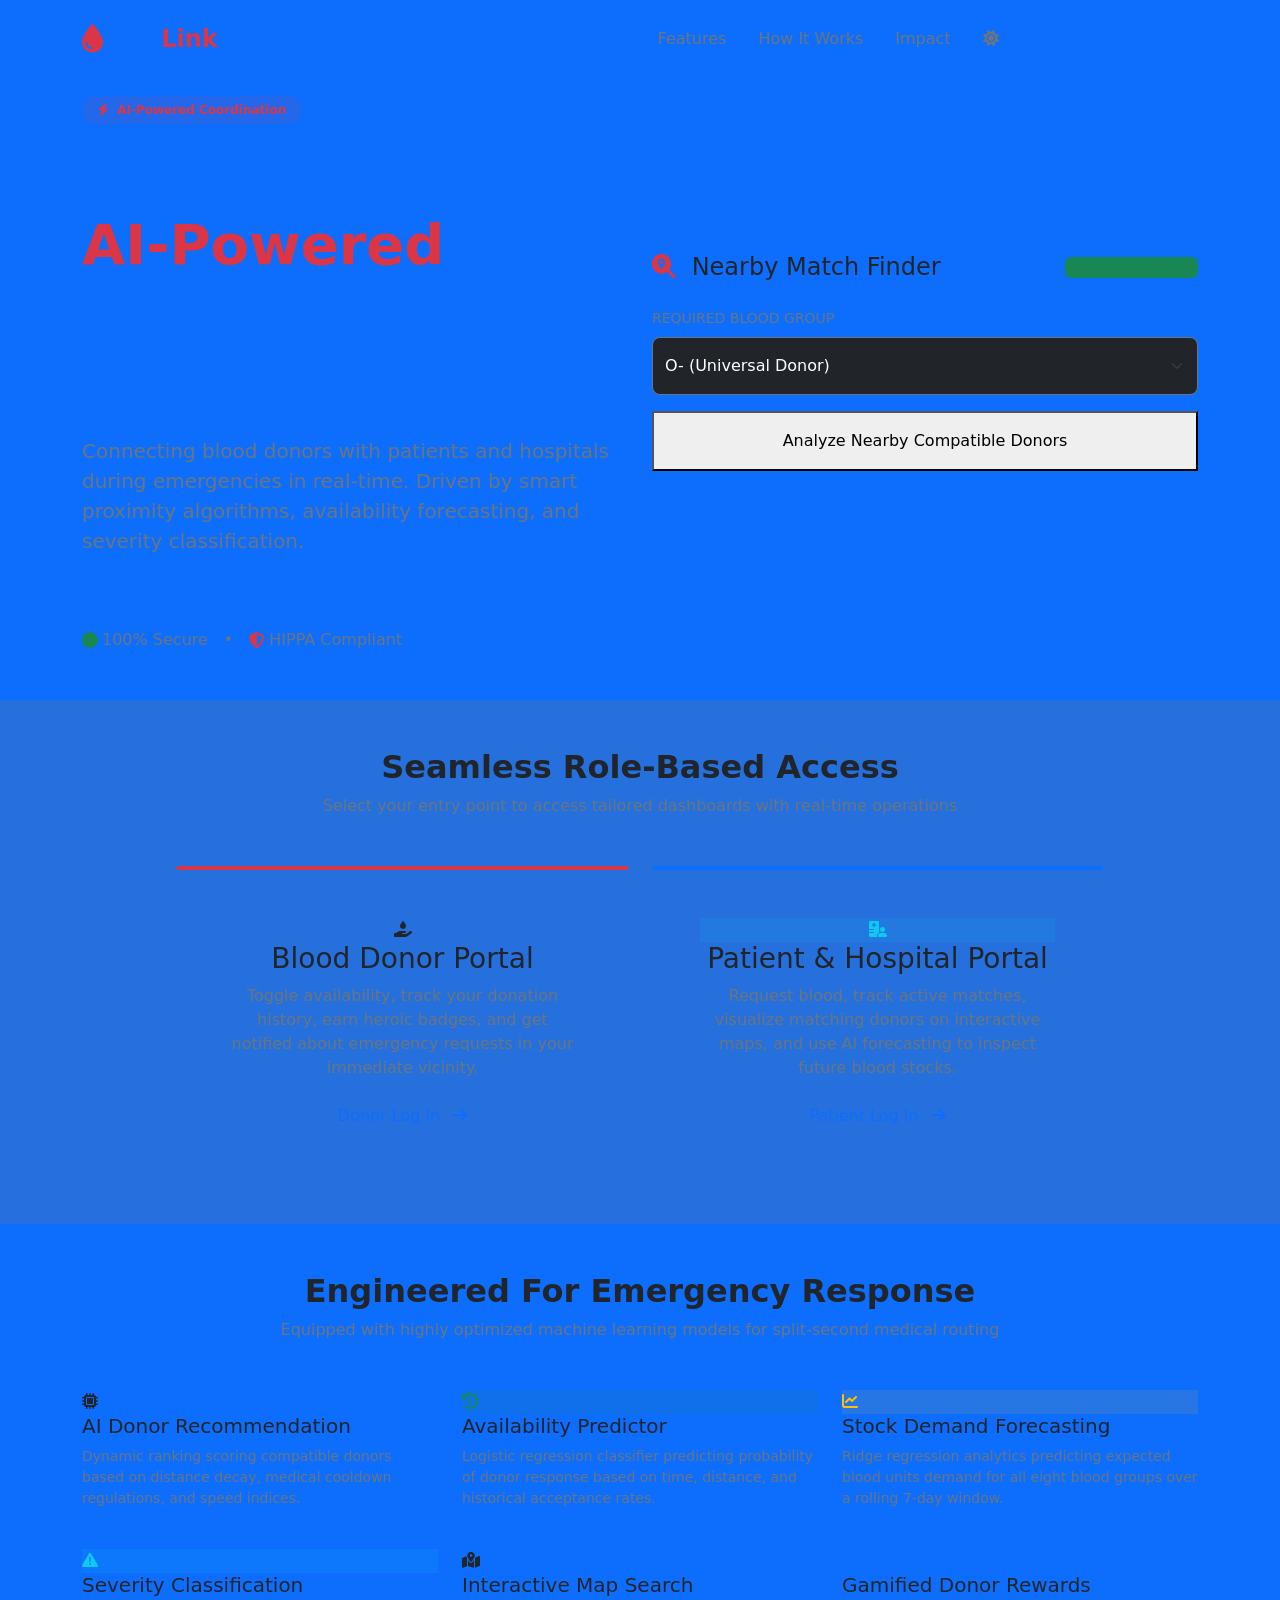
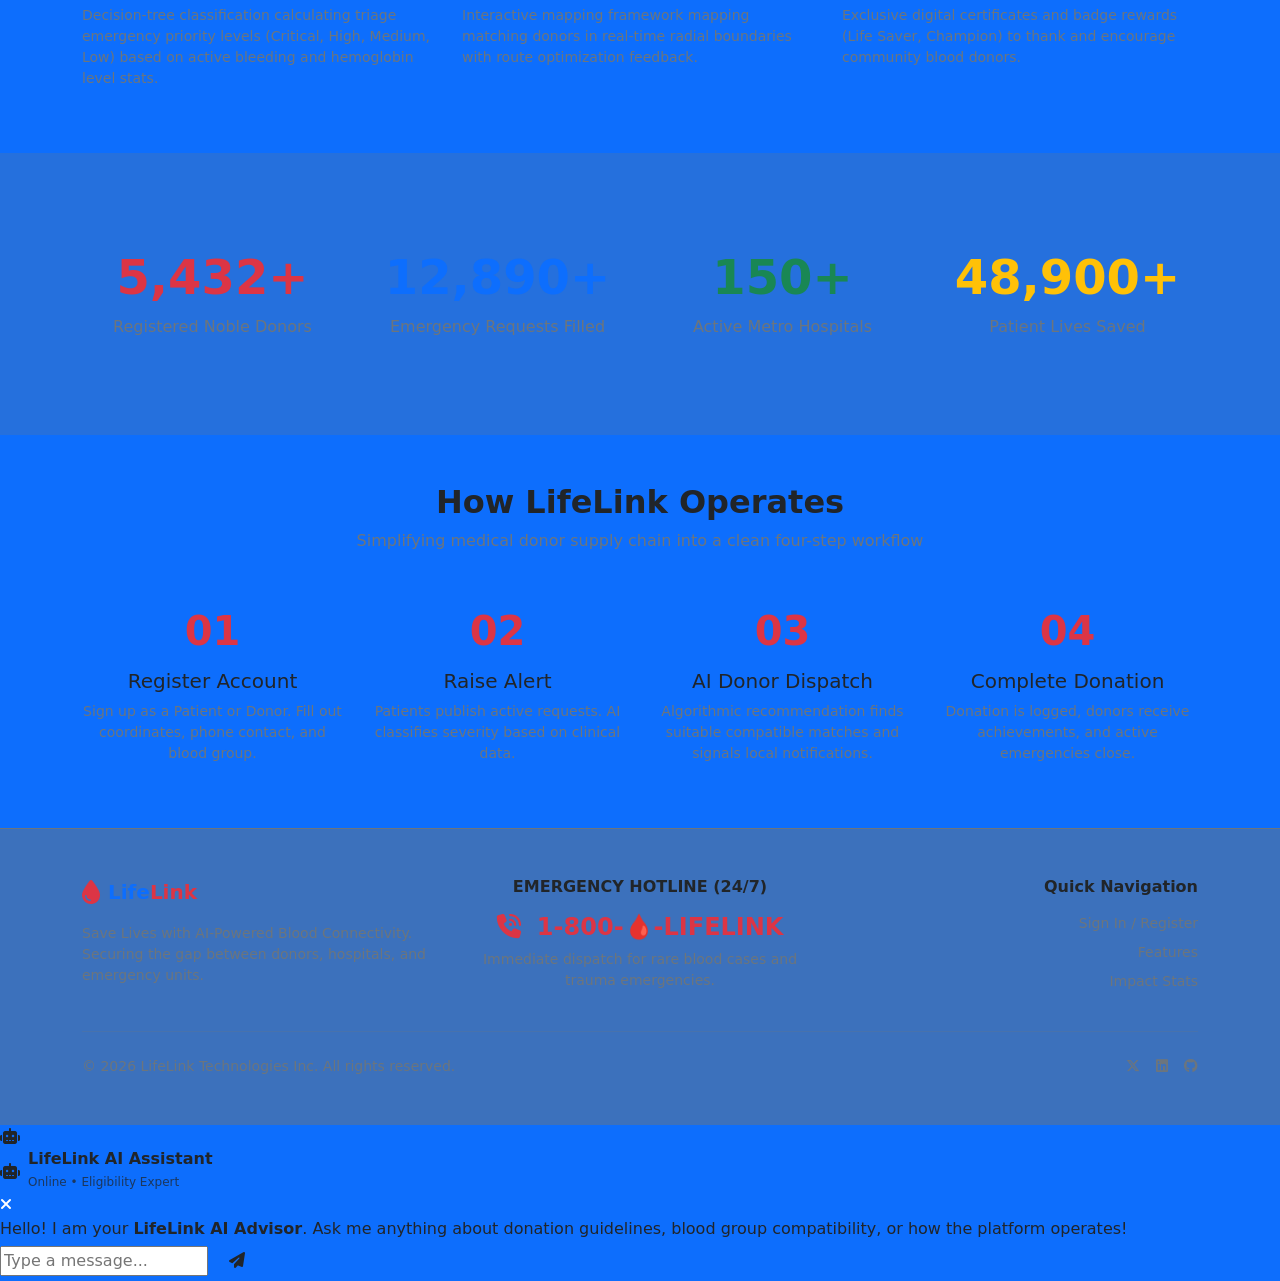
==== frontend/templates/index.html @ ddf7d00c "Initial commit: LifeLink full-stack AI blood donation finder" ====
<!DOCTYPE html>
<html lang="en">
<head>
    <meta charset="UTF-8">
    <meta name="viewport" content="width=device-width, initial-scale=1.0">
    <title>LifeLink – AI Blood Donation Finder</title>
    <!-- Bootstrap 5 CSS -->
    <link href="https://cdn.jsdelivr.net/npm/bootstrap@5.3.3/dist/css/bootstrap.min.css" rel="stylesheet">
    <!-- FontAwesome Icons -->
    <link href="https://cdnjs.cloudflare.com/ajax/libs/font-awesome/6.5.2/css/all.min.css" rel="stylesheet">
    <!-- Custom Style Sheet -->
    <link href="{{ url_for('static', filename='css/style.css') }}" rel="stylesheet">
</head>
<body class="bg-primary">

    <!-- Sticky Glass Navigation -->
    <nav class="navbar navbar-expand-lg fixed-top glass-card border-0 rounded-0 py-3">
        <div class="container">
            <a class="navbar-brand d-flex align-items-center" href="/">
                <i class="fa-solid fa-droplet text-danger me-2 fs-3 floating-element"></i>
                <span class="fs-4 fw-bold text-primary">Life<span class="text-danger">Link</span></span>
            </a>
            <button class="navbar-toggler border-0" type="button" data-bs-toggle="collapse" data-bs-target="#navbarNav">
                <span class="navbar-toggler-icon"></span>
            </button>
            <div class="collapse navbar-collapse" id="navbarNav">
                <ul class="navbar-nav ms-auto align-items-center gap-3">
                    <li class="nav-item"><a class="nav-link text-secondary" href="#features">Features</a></li>
                    <li class="nav-item"><a class="nav-link text-secondary" href="#how-it-works">How It Works</a></li>
                    <li class="nav-item"><a class="nav-link text-secondary" href="#stats">Impact</a></li>
                    <li class="nav-item">
                        <button class="btn btn-link text-secondary px-2 border-0" onclick="toggleTheme()">
                            <i id="theme-icon" class="fa-solid fa-sun"></i>
                        </button>
                    </li>
                    <li class="nav-item">
                        <a href="/auth" class="glow-btn px-4 py-2 text-decoration-none">Access Platform</a>
                    </li>
                </ul>
            </div>
        </div>
    </nav>

    <!-- Hero Section -->
    <section class="hero-section">
        <div class="container mt-5">
            <div class="row align-items-center min-vh-75 py-5">
                <div class="col-lg-6">
                    <span class="badge bg-danger bg-opacity-10 text-danger px-3 py-2 rounded-pill mb-3 fw-semibold">
                        <i class="fa-solid fa-bolt me-1"></i> AI-Powered Coordination
                    </span>
                    <h1 class="display-4 fw-bold lh-sm text-primary mb-3">
                        Save Lives with <span class="text-danger glow-text">AI-Powered</span> Blood Connectivity
                    </h1>
                    <p class="lead text-secondary mb-4">
                        Connecting blood donors with patients and hospitals during emergencies in real-time. Driven by smart proximity algorithms, availability forecasting, and severity classification.
                    </p>
                    <div class="d-flex flex-wrap gap-3 mb-4">
                        <a href="/auth?tab=register&role=donor" class="glow-btn text-decoration-none"><i class="fa-solid fa-hand-holding-hand me-2"></i> Register as Donor</a>
                        <a href="/auth?tab=register&role=patient" class="outline-btn text-decoration-none"><i class="fa-solid fa-truck-medical me-2"></i> Request Blood</a>
                    </div>
                    <div class="d-flex align-items-center gap-3 text-secondary">
                        <span class="d-flex align-items-center gap-1"><i class="fa-solid fa-circle text-success fs-6"></i> 100% Secure</span>
                        <span>•</span>
                        <span class="d-flex align-items-center gap-1"><i class="fa-solid fa-shield-halved text-danger fs-6"></i> HIPPA Compliant</span>
                    </div>
                </div>
                <div class="col-lg-6 mt-5 mt-lg-0">
                    <!-- Emergency Blood Simulator Panel -->
                    <div class="glass-card">
                        <div class="d-flex align-items-center justify-content-between mb-4">
                            <h4 class="mb-0"><i class="fa-solid fa-magnifying-glass-location text-danger me-2"></i> Nearby Match Finder</h4>
                            <span class="badge bg-success bg-opacity-15 text-success">Live Mock Search</span>
                        </div>
                        <div class="mb-3">
                            <label class="form-label text-secondary small">REQUIRED BLOOD GROUP</label>
                            <select class="form-select bg-dark border-secondary text-white py-3 rounded-3" id="sim-blood-group">
                                <option value="O-">O- (Universal Donor)</option>
                                <option value="A+">A+</option>
                                <option value="B+">B+</option>
                                <option value="AB+">AB+ (Universal Recipient)</option>
                            </select>
                        </div>
                        <button class="glow-btn w-100 py-3 mb-4" onclick="simulateSearch()"><i class="fa-solid fa-circle-notch fa-spin me-2 d-none" id="sim-spinner"></i> Analyze Nearby Compatible Donors</button>
                        
                        <div id="sim-results" class="d-none">
                            <h6 class="text-secondary small mb-3">AI MATCH RESULTS (MOCK RADIUS: 10KM)</h6>
                            <div class="d-flex flex-column gap-2" id="sim-list">
                                <!-- Results populate here dynamically -->
                            </div>
                        </div>
                    </div>
                </div>
            </div>
        </div>
    </section>

    <!-- Two Login Options Widget Grid -->
    <section class="py-5 bg-secondary bg-opacity-25" id="login-options">
        <div class="container">
            <div class="text-center mb-5">
                <h2 class="fw-bold">Seamless Role-Based Access</h2>
                <p class="text-secondary">Select your entry point to access tailored dashboards with real-time operations</p>
            </div>
            <div class="row g-4 justify-content-center">
                <div class="col-md-5">
                    <div class="glass-card text-center p-5 hover-glow border-top border-danger border-4">
                        <div class="feature-icon mx-auto"><i class="fa-solid fa-hand-holding-droplet"></i></div>
                        <h3>Blood Donor Portal</h3>
                        <p class="text-secondary mb-4">Toggle availability, track your donation history, earn heroic badges, and get notified about emergency requests in your immediate vicinity.</p>
                        <a href="/auth?tab=login&role=donor" class="glow-btn text-decoration-none d-inline-block">Donor Log In <i class="fa-solid fa-arrow-right ms-2"></i></a>
                    </div>
                </div>
                <div class="col-md-5">
                    <div class="glass-card text-center p-5 hover-glow border-top border-primary border-4">
                        <div class="feature-icon mx-auto text-info bg-info bg-opacity-10"><i class="fa-solid fa-hospital-user"></i></div>
                        <h3>Patient & Hospital Portal</h3>
                        <p class="text-secondary mb-4">Request blood, track active matches, visualize matching donors on interactive maps, and use AI forecasting to inspect future blood stocks.</p>
                        <a href="/auth?tab=login&role=patient" class="outline-btn text-decoration-none d-inline-block">Patient Log In <i class="fa-solid fa-arrow-right ms-2"></i></a>
                    </div>
                </div>
            </div>
        </div>
    </section>

    <!-- Features Section -->
    <section class="py-5" id="features">
        <div class="container">
            <div class="text-center mb-5">
                <h2 class="fw-bold">Engineered For Emergency Response</h2>
                <p class="text-secondary">Equipped with highly optimized machine learning models for split-second medical routing</p>
            </div>
            <div class="row g-4">
                <div class="col-md-4 col-sm-6">
                    <div class="glass-card h-100">
                        <div class="feature-icon"><i class="fa-solid fa-microchip"></i></div>
                        <h5>AI Donor Recommendation</h5>
                        <p class="text-secondary small">Dynamic ranking scoring compatible donors based on distance decay, medical cooldown regulations, and speed indices.</p>
                    </div>
                </div>
                <div class="col-md-4 col-sm-6">
                    <div class="glass-card h-100">
                        <div class="feature-icon text-success bg-success bg-opacity-10"><i class="fa-solid fa-clock-rotate-left"></i></div>
                        <h5>Availability Predictor</h5>
                        <p class="text-secondary small">Logistic regression classifier predicting probability of donor response based on time, distance, and historical acceptance rates.</p>
                    </div>
                </div>
                <div class="col-md-4 col-sm-6">
                    <div class="glass-card h-100">
                        <div class="feature-icon text-warning bg-warning bg-opacity-10"><i class="fa-solid fa-chart-line"></i></div>
                        <h5>Stock Demand Forecasting</h5>
                        <p class="text-secondary small">Ridge regression analytics predicting expected blood units demand for all eight blood groups over a rolling 7-day window.</p>
                    </div>
                </div>
                <div class="col-md-4 col-sm-6">
                    <div class="glass-card h-100">
                        <div class="feature-icon text-info bg-info bg-opacity-10"><i class="fa-solid fa-triangle-exclamation"></i></div>
                        <h5>Severity Classification</h5>
                        <p class="text-secondary small">Decision-tree classification calculating triage emergency priority levels (Critical, High, Medium, Low) based on active bleeding and hemoglobin level stats.</p>
                    </div>
                </div>
                <div class="col-md-4 col-sm-6">
                    <div class="glass-card h-100">
                        <div class="feature-icon text-rose bg-rose bg-opacity-10"><i class="fa-solid fa-map-location-dot"></i></div>
                        <h5>Interactive Map Search</h5>
                        <p class="text-secondary small">Interactive mapping framework mapping matching donors in real-time radial boundaries with route optimization feedback.</p>
                    </div>
                </div>
                <div class="col-md-4 col-sm-6">
                    <div class="glass-card h-100">
                        <div class="feature-icon text-primary bg-primary bg-opacity-10"><i class="fa-solid fa-award"></i></div>
                        <h5>Gamified Donor Rewards</h5>
                        <p class="text-secondary small">Exclusive digital certificates and badge rewards (Life Saver, Champion) to thank and encourage community blood donors.</p>
                    </div>
                </div>
            </div>
        </div>
    </section>

    <!-- Live Impact Statistics -->
    <section class="py-5 bg-secondary bg-opacity-25" id="stats">
        <div class="container">
            <div class="glass-card py-5">
                <div class="row text-center g-4">
                    <div class="col-md-3 col-sm-6">
                        <h1 class="display-5 fw-bold text-danger">5,432+</h1>
                        <p class="text-secondary mb-0">Registered Noble Donors</p>
                    </div>
                    <div class="col-md-3 col-sm-6">
                        <h1 class="display-5 fw-bold text-primary">12,890+</h1>
                        <p class="text-secondary mb-0">Emergency Requests Filled</p>
                    </div>
                    <div class="col-md-3 col-sm-6">
                        <h1 class="display-5 fw-bold text-success">150+</h1>
                        <p class="text-secondary mb-0">Active Metro Hospitals</p>
                    </div>
                    <div class="col-md-3 col-sm-6">
                        <h1 class="display-5 fw-bold text-warning">48,900+</h1>
                        <p class="text-secondary mb-0">Patient Lives Saved</p>
                    </div>
                </div>
            </div>
        </div>
    </section>

    <!-- How It Works Section -->
    <section class="py-5" id="how-it-works">
        <div class="container">
            <div class="text-center mb-5">
                <h2 class="fw-bold">How LifeLink Operates</h2>
                <p class="text-secondary">Simplifying medical donor supply chain into a clean four-step workflow</p>
            </div>
            <div class="row g-4">
                <div class="col-md-3 text-center">
                    <div class="fs-1 fw-bold text-danger mb-2">01</div>
                    <h5>Register Account</h5>
                    <p class="text-secondary small">Sign up as a Patient or Donor. Fill out coordinates, phone contact, and blood group.</p>
                </div>
                <div class="col-md-3 text-center">
                    <div class="fs-1 fw-bold text-danger mb-2">02</div>
                    <h5>Raise Alert</h5>
                    <p class="text-secondary small">Patients publish active requests. AI classifies severity based on clinical data.</p>
                </div>
                <div class="col-md-3 text-center">
                    <div class="fs-1 fw-bold text-danger mb-2">03</div>
                    <h5>AI Donor Dispatch</h5>
                    <p class="text-secondary small">Algorithmic recommendation finds suitable compatible matches and signals local notifications.</p>
                </div>
                <div class="col-md-3 text-center">
                    <div class="fs-1 fw-bold text-danger mb-2">04</div>
                    <h5>Complete Donation</h5>
                    <p class="text-secondary small">Donation is logged, donors receive achievements, and active emergencies close.</p>
                </div>
            </div>
        </div>
    </section>

    <!-- Footer -->
    <footer class="py-5 bg-secondary bg-opacity-50 border-top border-secondary">
        <div class="container">
            <div class="row g-4">
                <div class="col-md-4">
                    <a class="navbar-brand d-flex align-items-center mb-3" href="/">
                        <i class="fa-solid fa-droplet text-danger me-2 fs-4"></i>
                        <span class="fs-5 fw-bold text-primary">Life<span class="text-danger">Link</span></span>
                    </a>
                    <p class="text-secondary small">
                        Save Lives with AI-Powered Blood Connectivity. Securing the gap between donors, hospitals, and emergency units.
                    </p>
                </div>
                <div class="col-md-4 text-md-center">
                    <h6 class="fw-bold mb-3">EMERGENCY HOTLINE (24/7)</h6>
                    <h4 class="text-danger fw-bold"><i class="fa-solid fa-phone-volume me-2 animate-bounce"></i> 1-800-🩸-LIFELINK</h4>
                    <p class="text-secondary small">Immediate dispatch for rare blood cases and trauma emergencies.</p>
                </div>
                <div class="col-md-4 text-md-end">
                    <h6 class="fw-bold mb-3">Quick Navigation</h6>
                    <div class="d-flex flex-column gap-2 text-secondary small">
                        <a href="/auth" class="text-decoration-none text-secondary">Sign In / Register</a>
                        <a href="#features" class="text-decoration-none text-secondary">Features</a>
                        <a href="#stats" class="text-decoration-none text-secondary">Impact Stats</a>
                    </div>
                </div>
            </div>
            <hr class="my-4 border-secondary">
            <div class="d-flex flex-wrap justify-content-between align-items-center small text-secondary">
                <p class="mb-0">© 2026 LifeLink Technologies Inc. All rights reserved.</p>
                <div class="d-flex gap-3">
                    <a href="#" class="text-secondary"><i class="fa-brands fa-x-twitter"></i></a>
                    <a href="#" class="text-secondary"><i class="fa-brands fa-linkedin"></i></a>
                    <a href="#" class="text-secondary"><i class="fa-brands fa-github"></i></a>
                </div>
            </div>
        </div>
    </footer>

    <!-- Chatbot Assistant Widget Floating Button & Drawer -->
    <div class="chatbot-bubble">
        <div class="chat-toggle" onclick="toggleChat()">
            <i class="fa-solid fa-robot"></i>
        </div>
    </div>
    
    <div class="chat-container glass-card p-0" id="chat-container">
        <div class="chat-header">
            <div class="d-flex align-items-center gap-2">
                <i class="fa-solid fa-robot"></i>
                <div>
                    <h6 class="mb-0 fw-bold">LifeLink AI Assistant</h6>
                    <span class="small opacity-75" style="font-size: 0.75rem;">Online • Eligibility Expert</span>
                </div>
            </div>
            <button class="btn btn-link text-white p-0 border-0" onclick="toggleChat()">
                <i class="fa-solid fa-xmark"></i>
            </button>
        </div>
        <div class="chat-messages" id="chat-messages">
            <div class="chat-msg bot">
                Hello! I am your <b>LifeLink AI Advisor</b>. Ask me anything about donation guidelines, blood group compatibility, or how the platform operates!
            </div>
        </div>
        <div class="chat-input-area">
            <input type="text" id="chat-input" placeholder="Type a message..." onkeypress="handleChatKey(event)">
            <button class="btn glow-btn py-2 px-3 border-0 rounded-2" onclick="sendChatMessage()"><i class="fa-solid fa-paper-plane"></i></button>
        </div>
    </div>

    <!-- Bootstrap 5 Bundle JS -->
    <script src="https://cdn.jsdelivr.net/npm/bootstrap@5.3.3/dist/js/bootstrap.bundle.min.js"></script>

    <!-- Theme and Chatbot Core Actions Script -->
    <script>
        function toggleTheme() {
            document.body.classList.toggle('light-mode');
            const icon = document.getElementById('theme-icon');
            if(document.body.classList.contains('light-mode')) {
                icon.className = "fa-solid fa-moon";
            } else {
                icon.className = "fa-solid fa-sun";
            }
        }

        // Chat Toggle
        function toggleChat() {
            const container = document.getElementById('chat-container');
            container.style.display = container.style.display === 'flex' ? 'none' : 'flex';
        }

        function handleChatKey(e) {
            if(e.key === 'Enter') {
                sendChatMessage();
            }
        }

        function sendChatMessage() {
            const input = document.getElementById('chat-input');
            const query = input.value.trim();
            if(!query) return;

            // Append user message
            appendMessage(query, 'user');
            input.value = "";

            // Call Chatbot API
            fetch('/api/chat', {
                method: 'POST',
                headers: { 'Content-Type': 'application/json' },
                body: JSON.stringify({ message: query })
            })
            .then(res => res.json())
            .then(data => {
                appendMessage(data.reply, 'bot');
            })
            .catch(() => {
                appendMessage("Sorry, I am having trouble connecting to the LifeLink AI engine. Please try again.", 'bot');
            });
        }

        function appendMessage(text, sender) {
            const messagesDiv = document.getElementById('chat-messages');
            const msg = document.createElement('div');
            msg.className = `chat-msg ${sender}`;
            msg.innerHTML = text;
            messagesDiv.appendChild(msg);
            messagesDiv.scrollTop = messagesDiv.scrollHeight;
        }

        // Search Simulator on Landing Page
        function simulateSearch() {
            const bg = document.getElementById('sim-blood-group').value;
            const spinner = document.getElementById('sim-spinner');
            const results = document.getElementById('sim-results');
            const list = document.getElementById('sim-list');

            spinner.classList.remove('d-none');
            results.classList.add('d-none');
            list.innerHTML = "";

            setTimeout(() => {
                spinner.classList.add('d-none');
                results.classList.remove('d-none');

                const mockDonors = {
                    'O-': [
                        { name: 'Jane Smith', distance: '1.2 km', match: '95.8%', prob: '96.2%', available: true },
                        { name: 'Bob Brown', distance: '2.5 km', match: '88.0%', prob: '78.5%', available: false }
                    ],
                    'A+': [
                        { name: 'John Doe', distance: '0.8 km', match: '92.5%', prob: '94.1%', available: true },
                        { name: 'Sarah Connor', distance: '3.4 km', match: '70.0%', prob: '85.0%', available: true }
                    ],
                    'B+': [
                        { name: 'Alice Johnson', distance: '1.9 km', match: '78.4%', prob: '82.0%', available: true },
                        { name: 'Emily Davis', distance: '4.8 km', match: '72.0%', prob: '89.1%', available: true }
                    ],
                    'AB+': [
                        { name: 'Bob Brown', distance: '2.5 km', match: '88.0%', prob: '78.5%', available: false },
                        { name: 'John Doe', distance: '0.8 km', match: '84.0%', prob: '94.1%', available: true },
                        { name: 'Alice Johnson', distance: '1.9 km', match: '76.0%', prob: '82.0%', available: true }
                    ]
                };

                const matches = mockDonors[bg] || [
                    { name: 'Jane Smith', distance: '1.2 km', match: '85%', prob: '90%', available: true }
                ];

                matches.forEach(m => {
                    const row = document.createElement('div');
                    row.className = "d-flex align-items-center justify-content-between p-3 rounded-3 mb-2";
                    row.style.background = "rgba(255,255,255,0.03)";
                    row.style.border = "1px solid rgba(255,255,255,0.05)";
                    row.innerHTML = `
                        <div>
                            <div class="fw-bold">${m.name} <span class="badge ${m.available ? 'bg-success' : 'bg-secondary'} small ms-1" style="font-size: 0.65rem;">${m.available ? 'Available' : 'Busy'}</span></div>
                            <span class="small text-secondary"><i class="fa-solid fa-map-pin me-1 text-danger"></i> Distance: ${m.distance}</span>
                        </div>
                        <div class="text-end">
                            <div class="text-success small fw-bold">Match: ${m.match}</div>
                            <span class="small text-secondary" style="font-size: 0.75rem;">Response Prob: ${m.prob}</span>
                        </div>
                    `;
                    list.appendChild(row);
                });
            }, 800);
        }
    </script>
</body>
</html>
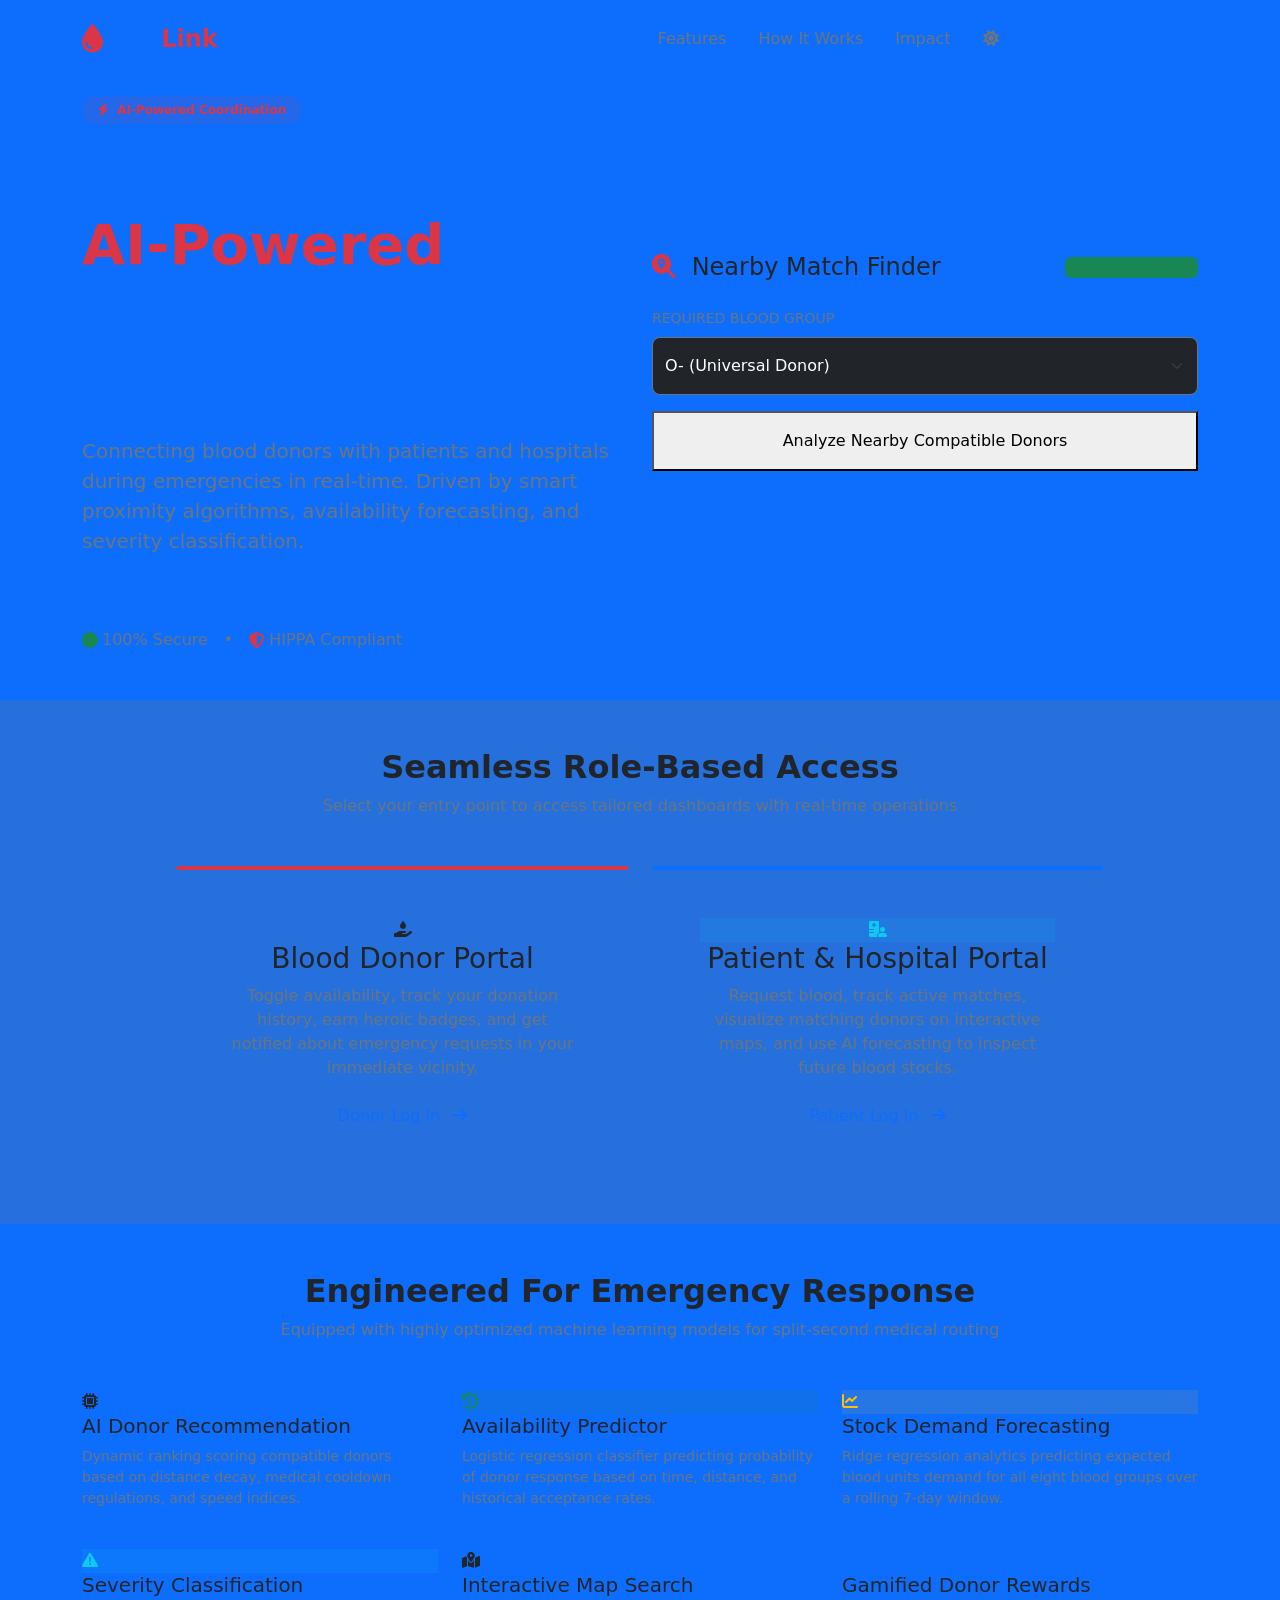
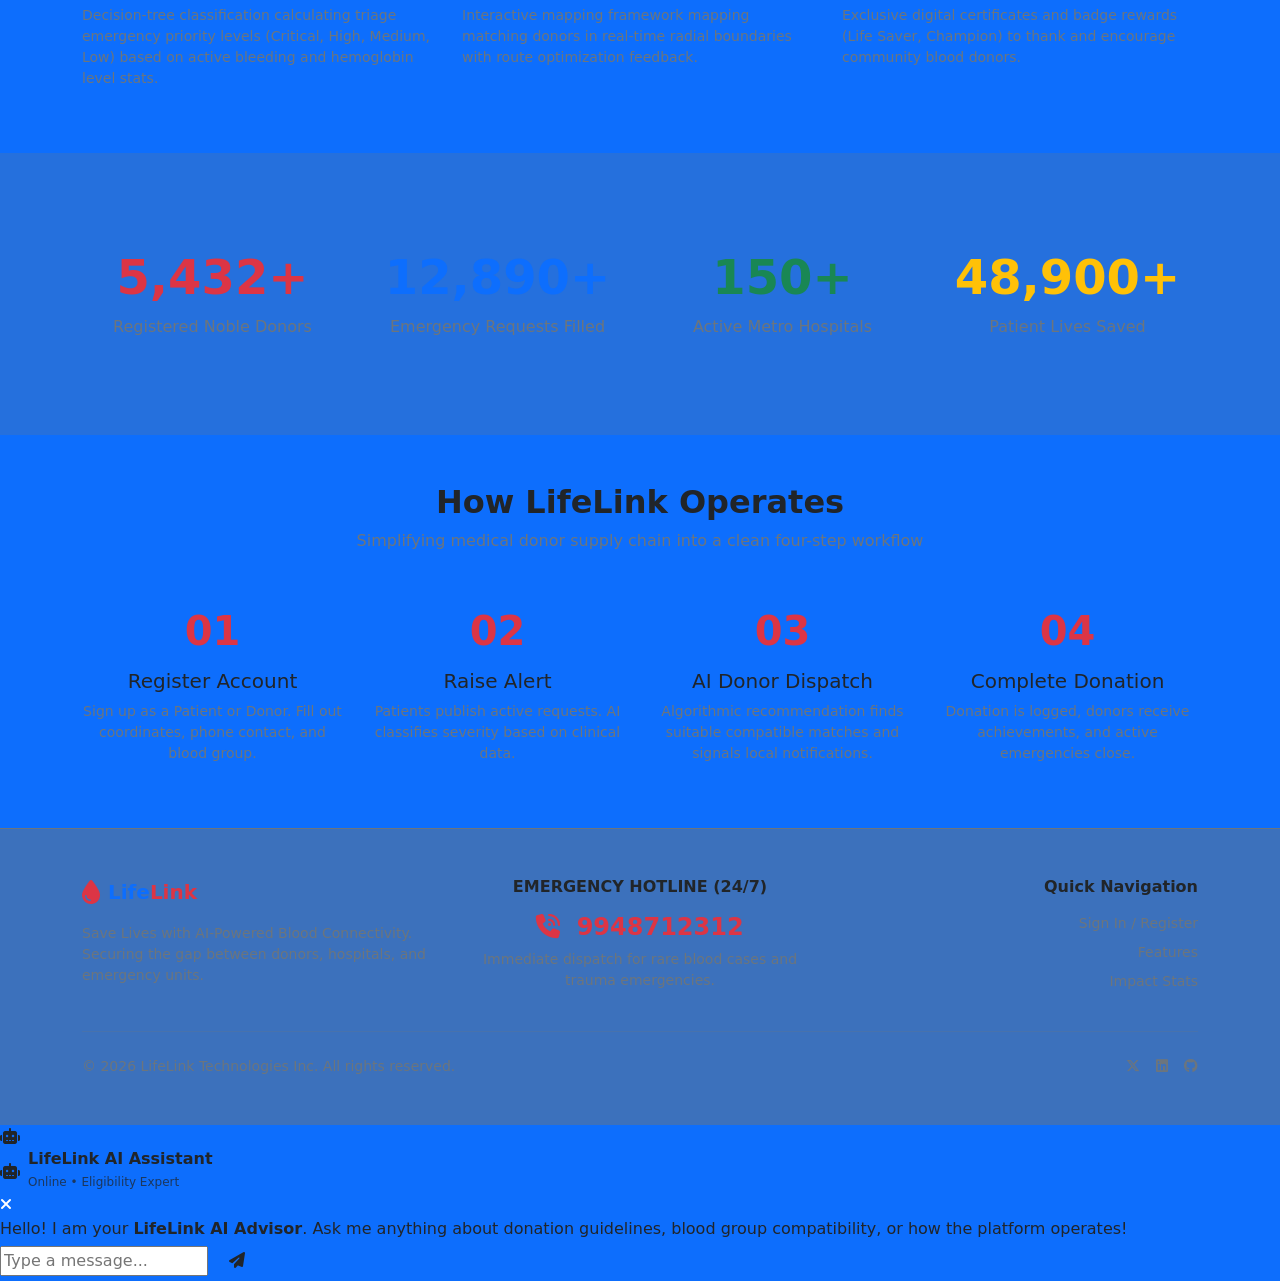
==== commit f70e471a: "Update emergency contact info" ====
--- a/frontend/templates/index.html
+++ b/frontend/templates/index.html
@@ -250,7 +250,7 @@
                 </div>
                 <div class="col-md-4 text-md-center">
                     <h6 class="fw-bold mb-3">EMERGENCY HOTLINE (24/7)</h6>
-                    <h4 class="text-danger fw-bold"><i class="fa-solid fa-phone-volume me-2 animate-bounce"></i> 1-800-🩸-LIFELINK</h4>
+                    <h4 class="text-danger fw-bold"><i class="fa-solid fa-phone-volume me-2 animate-bounce"></i> 9948712312</h4>
                     <p class="text-secondary small">Immediate dispatch for rare blood cases and trauma emergencies.</p>
                 </div>
                 <div class="col-md-4 text-md-end">
